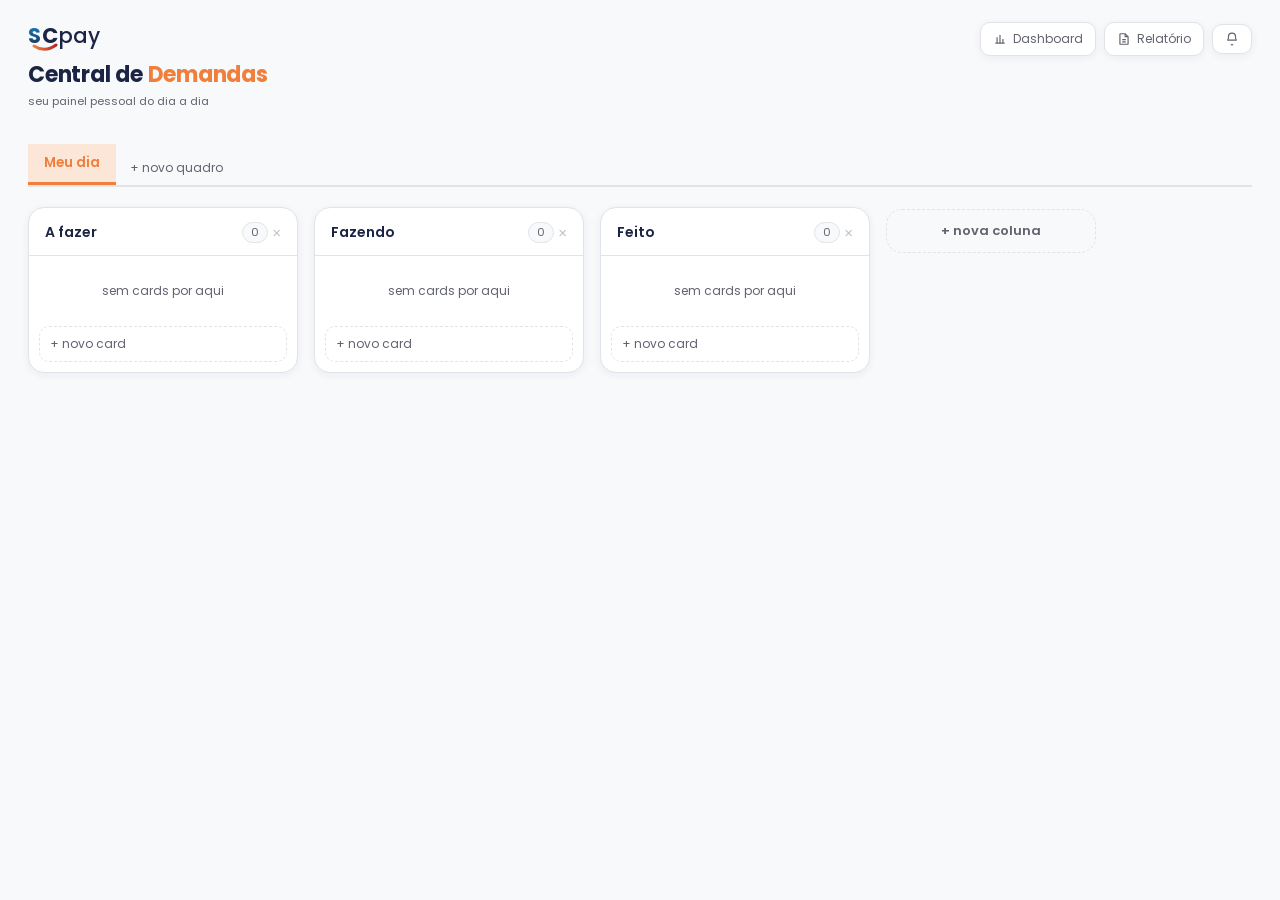
==== ferramentas/central-de-demandas/index.html @ fbd904bc "feat(central-de-demandas): adiciona ferramenta Kanban ao monorepo Migra a ferramenta 'Central de Dem" ====
<!DOCTYPE html>
<html lang="pt-BR">
<head>
<meta charset="UTF-8">
<title>Central de Demandas</title>
<link rel="preconnect" href="https://fonts.googleapis.com">
<link href="https://fonts.googleapis.com/css2?family=Poppins:wght@400;500;600;700&display=swap" rel="stylesheet">
<style>
  :root{
    --ink:#1C2445;
    --ink-soft:#61636E;
    --ink-soft-light:#8D91A2;
    --slate:#2B2D3B;
    --paper:#F7F9FB;
    --paper-raised:#FFFFFF;
    --line:#E2E3E8;
    --amber:#F07F3C;
    --amber-light:#F29258;
    --amber-bg:#FCE6D8;
    --teal:#22C5AD;
    --teal-bg:#CCF1F5;
    --red:#C0463F;
    --red-bg:#F8E3E1;
    --shadow: 0 2px 8px rgba(28,36,69,0.06);
  }
  *{box-sizing:border-box;}
  body{
    margin:0;
    background:var(--paper);
    color:var(--ink);
    font-family:'Poppins',sans-serif;
    min-height:100vh;
  }
  .app{display:flex; flex-direction:column; height:100vh;}

  header{
    padding:22px 28px 0 28px;
    flex-shrink:0;
  }
  .title-row{
    display:flex; align-items:flex-start; justify-content:space-between; gap:16px;
    margin-bottom:16px;
  }
  .wordmark{display:block; margin-bottom:6px;}
  h1{
    font-family:'Poppins',sans-serif;
    font-size:22px; font-weight:700; margin:0;
    letter-spacing:-0.01em;
    color:var(--ink);
  }
  h1 span{color:var(--amber);}
  .subtitle{
    font-family:'Poppins',sans-serif;
    font-size:11px; color:var(--ink-soft); margin-top:2px;
  }
  .save-status{
    font-family:'Poppins',sans-serif;
    font-size:10.5px; margin-top:4px; height:14px;
    display:flex; align-items:center; gap:5px;
    opacity:0;
    transition:opacity .35s ease;
  }
  .save-status.visible{opacity:1;}
  .save-status .dot{width:6px; height:6px; border-radius:50%; flex-shrink:0;}
  .save-status.ok{color:var(--teal);}
  .save-status.ok .dot{background:var(--teal);}
  .save-status.saving{color:var(--ink-soft);}
  .save-status.saving .dot{background:var(--ink-soft);}
  .save-status.error{color:var(--red);}
  .save-status.error .dot{background:var(--red);}

  .header-actions{display:flex; align-items:center; gap:8px; position:relative;}
  .icon-btn{
    display:flex; align-items:center; gap:6px;
    background:var(--paper-raised);
    border:1px solid var(--line);
    border-radius:10px;
    padding:7px 12px;
    font-family:'Poppins',sans-serif;
    font-size:12px;
    color:var(--ink-soft);
    cursor:pointer;
    box-shadow:var(--shadow);
  }
  .icon-btn:hover{color:var(--ink); border-color:var(--ink-soft);}
  .icon-btn.active-mode{background:var(--ink); color:#fff; border-color:var(--ink);}
  .icon-btn svg{width:14px; height:14px; flex-shrink:0;}
  .bell-wrap{position:relative;}
  .bell-badge{
    position:absolute; top:-5px; right:-5px;
    min-width:16px; height:16px; padding:0 3px;
    border-radius:20px; background:var(--red); color:#fff;
    font-family:'Poppins',sans-serif; font-size:9.5px;
    display:flex; align-items:center; justify-content:center;
  }
  .bell-badge.amber{background:var(--amber);}
  .notif-panel{
    position:absolute; top:calc(100% + 8px); right:0;
    width:320px; max-height:380px; overflow-y:auto;
    background:var(--paper-raised); border:1px solid var(--line);
    border-radius:10px; box-shadow:0 12px 30px rgba(27,42,74,0.18);
    z-index:60; display:none;
  }
  .notif-panel.open{display:block;}
  .notif-head{
    font-family:'Poppins',sans-serif; font-weight:600; font-size:12.5px;
    padding:12px 14px; border-bottom:1px solid var(--line);
  }
  .notif-item{
    padding:10px 14px; border-bottom:1px solid var(--line);
    cursor:pointer;
  }
  .notif-item:hover{background:var(--paper);}
  .notif-item:last-child{border-bottom:none;}
  .notif-title{font-size:13px; font-weight:500; margin-bottom:3px;}
  .notif-sub{font-family:'Poppins',sans-serif; font-size:10.5px; color:var(--ink-soft);}
  .notif-empty{padding:20px 14px; text-align:center; font-family:'Poppins',sans-serif; font-size:12px; color:var(--ink-soft);}

  .tabs{
    display:flex; align-items:flex-end; gap:2px;
    border-bottom:2px solid var(--line);
    overflow-x:auto;
    scrollbar-width:none;
  }
  .tabs::-webkit-scrollbar{display:none;}
  .tab{
    font-family:'Poppins',sans-serif;
    font-weight:600; font-size:13.5px;
    padding:9px 16px;
    background:transparent;
    color:var(--ink-soft);
    border:none;
    border-bottom:3px solid transparent;
    cursor:pointer;
    white-space:nowrap;
    position:relative;
    top:2px;
    transition:background .12s, color .12s;
  }
  .tab:hover{background:var(--amber-bg); color:var(--ink);}
  .tab.active{
    background:var(--amber-bg);
    color:var(--amber);
    border-bottom:3px solid var(--amber);
    top:0;
  }
  .tab .del-board{
    margin-left:8px; opacity:.4; font-weight:400;
  }
  .tab .del-board:hover{opacity:1; color:var(--red);}
  .new-board-btn{
    font-family:'Poppins',sans-serif;
    font-size:12px;
    padding:8px 12px;
    background:none;
    border:none;
    color:var(--ink-soft);
    cursor:pointer;
    flex-shrink:0;
  }
  .new-board-btn:hover{color:var(--amber);}

  main{
    flex:1;
    overflow:auto;
    padding:20px 28px 24px 28px;
  }
  .board{
    display:flex;
    gap:16px;
    height:100%;
    align-items:flex-start;
  }
  .column{
    background:var(--paper-raised);
    border:1px solid var(--line);
    border-radius:16px;
    width:270px;
    min-width:270px;
    max-height:100%;
    display:flex;
    flex-direction:column;
    box-shadow:var(--shadow);
  }
  .column.drag-over{outline:2px solid var(--amber); outline-offset:-2px;}
  .col-head{
    padding:12px 12px 10px 14px;
    display:flex; align-items:center; justify-content:space-between;
    border-bottom:1px solid var(--line);
    flex-shrink:0;
  }
  .col-name{
    font-family:'Poppins',sans-serif;
    font-weight:600; font-size:14px;
    background:none; border:none; color:var(--ink);
    width:100%; padding:2px;
    border-radius:4px;
  }
  .col-name:focus{outline:1px solid var(--ink-soft); background:var(--paper);}
  .col-count{
    font-family:'Poppins',sans-serif;
    font-size:11px; color:var(--ink-soft);
    background:var(--paper); border:1px solid var(--line);
    border-radius:20px; padding:1px 8px; margin-left:8px; flex-shrink:0;
  }
  .col-del{
    background:none; border:none; color:var(--ink-soft); opacity:.4;
    cursor:pointer; font-size:15px; padding:2px 4px; flex-shrink:0;
  }
  .col-del:hover{opacity:1; color:var(--red);}

  .card-list{
    padding:10px; overflow-y:auto; flex:1; min-height:60px;
    display:flex; flex-direction:column; gap:8px;
  }
  @keyframes cardIn{
    from{ opacity:0; transform:translateY(8px); }
    to{ opacity:1; transform:translateY(0); }
  }
  @media (prefers-reduced-motion: reduce){
    .card{ animation:none !important; }
  }
  .card{
    background:var(--paper);
    border:1px solid var(--line);
    border-left:3px solid var(--amber);
    border-radius:12px;
    padding:10px 11px;
    cursor:grab;
    transition: box-shadow .16s, transform .16s;
    animation: cardIn .32s cubic-bezier(.2,.7,.3,1) both;
  }
  .card:hover{box-shadow:var(--shadow); transform:translateY(-1px);}
  .card.dragging{
    opacity:.55;
    transform:rotate(-2deg) scale(1.04);
    box-shadow:0 10px 24px rgba(28,36,69,0.18);
    cursor:grabbing;
  }
  .card-title{font-size:13.5px; font-weight:500; line-height:1.35; margin-bottom:7px;}
  .card-meta{display:flex; align-items:center; gap:6px; flex-wrap:wrap;}
  .badge{
    font-family:'Poppins',sans-serif;
    font-size:10.5px;
    padding:2px 7px;
    border-radius:20px;
    display:inline-flex; align-items:center; gap:4px;
  }
  .badge.due-ok{background:var(--teal-bg); color:#0f7a68;}
  .badge.due-soon{background:var(--amber-bg); color:var(--amber);}
  .badge.due-late{background:var(--red-bg); color:var(--red);}
  .badge.checklist{background:var(--line); color:var(--ink-soft);}
  .badge.assignee{background:#E4E6F0; color:var(--ink);}
  .badge.blocker{background:var(--red-bg); color:var(--red); font-weight:500;}
  .badge.effort{background:var(--amber-bg); color:var(--amber); font-weight:500;}

  .add-card-btn{
    margin:0 10px 10px 10px;
    font-family:'Poppins',sans-serif;
    font-size:12px;
    text-align:left;
    padding:8px 10px;
    background:none;
    border:1.5px dashed var(--line);
    border-radius:10px;
    color:var(--ink-soft);
    cursor:pointer;
    flex-shrink:0;
  }
  .add-card-btn:hover{border-color:var(--ink-soft); color:var(--ink);}

  .add-column{
    width:210px; min-width:210px;
    height:44px;
    align-self:flex-start;
    margin-top:2px;
    font-family:'Poppins',sans-serif;
    font-weight:600; font-size:13px;
    background:none;
    border:1.5px dashed var(--line);
    border-radius:16px;
    color:var(--ink-soft);
    cursor:pointer;
  }
  .add-column:hover{border-color:var(--ink-soft); color:var(--ink);}

  /* Dashboard */
  .dash{max-width:920px;}
  .dash-title{
    font-family:'Poppins',sans-serif; font-weight:700; font-size:17px;
    margin:0 0 4px 0;
  }
  .dash-sub{
    font-family:'Poppins',sans-serif; font-size:11px; color:var(--ink-soft);
    margin-bottom:22px;
  }
  .stat-grid{
    display:grid; grid-template-columns:repeat(auto-fit,minmax(140px,1fr)); gap:12px; margin-bottom:26px;
  }
  .stat-card{
    background:var(--paper-raised); border:1px solid var(--line); border-radius:16px;
    padding:14px 16px; box-shadow:var(--shadow);
  }
  .stat-num{font-family:'Poppins',sans-serif; font-weight:700; font-size:24px;}
  .stat-num.red{color:var(--red);} .stat-num.amber{color:var(--amber);} .stat-num.teal{color:var(--teal);}
  .stat-label{font-family:'Poppins',sans-serif; font-size:10.5px; color:var(--ink-soft); margin-top:3px;}
  .dash-panel{
    background:var(--paper-raised); border:1px solid var(--line); border-radius:16px;
    padding:18px 20px; margin-bottom:16px; box-shadow:var(--shadow);
  }
  .dash-panel h3{
    font-family:'Poppins',sans-serif; font-size:13.5px; font-weight:600; margin:0 0 14px 0;
  }
  .bar-row{display:flex; align-items:center; gap:10px; margin-bottom:10px;}
  .bar-row:last-child{margin-bottom:0;}
  .bar-label{
    font-family:'Poppins',sans-serif; font-size:11px; color:var(--ink-soft);
    width:130px; flex-shrink:0; overflow:hidden; text-overflow:ellipsis; white-space:nowrap;
  }
  .bar-track{flex:1; height:9px; background:var(--paper); border-radius:20px; overflow:hidden;}
  .bar-fill{height:100%; background:var(--amber); border-radius:20px; width:0; transition:width .7s cubic-bezier(.2,.7,.2,1);}
  .bar-val{font-family:'Poppins',sans-serif; font-size:11px; width:26px; text-align:right; flex-shrink:0;}
  .progress-line{display:flex; align-items:center; gap:12px;}
  .progress-track{flex:1; height:14px; background:var(--paper); border-radius:20px; overflow:hidden;}
  .progress-fill{height:100%; background:repeating-linear-gradient(135deg, var(--amber) 0 10px, var(--amber-light) 10px 20px); border-radius:20px; width:0; transition:width .8s cubic-bezier(.2,.7,.2,1);}
  .progress-pct{font-family:'Poppins',sans-serif; font-weight:700; font-size:15px;}

  /* Modal */
  .overlay{
    position:fixed; inset:0; background:rgba(27,42,74,0.35);
    display:none; align-items:center; justify-content:center; z-index:50;
    padding:20px;
  }
  .overlay.open{display:flex;}
  .modal{
    background:var(--paper-raised);
    border-radius:16px;
    width:100%; max-width:440px;
    max-height:85vh; overflow-y:auto;
    padding:22px;
    box-shadow:0 12px 40px rgba(27,42,74,0.25);
  }
  .modal-title{
    font-family:'Poppins',sans-serif;
    font-weight:600; font-size:16px;
    border:none; width:100%; padding:6px 0;
    border-bottom:2px solid var(--line);
    margin-bottom:16px;
  }
  .modal-title:focus{outline:none; border-bottom-color:var(--ink);}
  .field-label{
    font-family:'Poppins',sans-serif;
    font-size:10.5px; text-transform:uppercase; letter-spacing:.04em;
    color:var(--ink-soft); margin-bottom:6px; display:block;
  }
  .field{margin-bottom:18px;}
  .field-row{display:flex; gap:16px;}
  .field-row .field{flex:1;}
  input[type=date], input[type=text].line-input, select.line-input{
    font-family:'Poppins',sans-serif; font-size:13px;
    padding:9px 11px; border:1px solid var(--line); border-radius:10px;
    color:var(--ink); background:var(--paper-raised); width:100%;
  }
  .clear-date{
    font-family:'Poppins',sans-serif; font-size:11px;
    background:none; border:none; color:var(--ink-soft); cursor:pointer;
    margin-left:8px; text-decoration:underline;
  }
  .checklist-item{
    display:flex; align-items:center; gap:8px; margin-bottom:6px;
  }
  .checklist-item input[type=checkbox]{width:15px; height:15px; accent-color:var(--teal); flex-shrink:0;}
  .checklist-item input[type=text]{
    flex:1; border:none; border-bottom:1px solid transparent;
    font-size:13.5px; padding:3px 2px; background:none; color:var(--ink);
  }
  .checklist-item input[type=text]:focus{outline:none; border-bottom-color:var(--line);}
  .checklist-item.done input[type=text]{color:var(--ink-soft); text-decoration:line-through;}
  .checklist-item .rm{
    background:none; border:none; color:var(--ink-soft); opacity:.4; cursor:pointer; font-size:14px;
  }
  .checklist-item .rm:hover{opacity:1; color:var(--red);}
  .add-task-row{
    display:flex; gap:8px; margin-top:8px;
  }
  .add-task-row input{
    flex:1; border:1px solid var(--line); border-radius:10px;
    padding:8px 10px; font-size:13px; font-family:'Poppins',sans-serif;
  }
  .add-task-row button{
    background:var(--amber); color:#fff; border:none; border-radius:10px;
    padding:0 16px; font-size:13px; cursor:pointer; font-family:'Poppins',sans-serif; font-weight:500;
  }
  .modal-footer{
    display:flex; justify-content:space-between; align-items:center;
    margin-top:20px; padding-top:14px; border-top:1px solid var(--line);
  }
  .delete-card{
    background:none; border:1px solid var(--red); color:var(--red);
    font-size:12px; padding:8px 14px; border-radius:10px; cursor:pointer;
    font-family:'Poppins',sans-serif;
  }
  .delete-card:hover{background:var(--red-bg);}
  .close-modal{
    background:var(--teal); color:#fff; border:none;
    font-size:13px; padding:9px 18px; border-radius:10px; cursor:pointer;
    font-family:'Poppins',sans-serif; font-weight:600;
  }
  .empty-state{
    font-family:'Poppins',sans-serif; font-size:12px; color:var(--ink-soft);
    padding:16px 12px; text-align:center;
  }
</style>
</head>
<body>
<div class="app">
  <header>
    <div class="title-row">
      <div>
        <svg class="wordmark" width="112" height="30" viewBox="0 0 112 30" xmlns="http://www.w3.org/2000/svg" aria-label="SCpay">
          <defs>
            <linearGradient id="sGrad" x1="0" y1="0" x2="0" y2="1">
              <stop offset="0%" stop-color="#178FCF"/>
              <stop offset="100%" stop-color="#1C2445"/>
            </linearGradient>
            <linearGradient id="swooshGrad" x1="0" y1="0" x2="1" y2="0">
              <stop offset="0%" stop-color="#F07F3C"/>
              <stop offset="100%" stop-color="#B82724"/>
            </linearGradient>
          </defs>
          <path d="M6,24 Q17,31 28,23" fill="none" stroke="url(#swooshGrad)" stroke-width="3" stroke-linecap="round"/>
          <text x="0" y="21" font-family="Poppins, sans-serif" font-size="21" font-weight="700" fill="url(#sGrad)">S</text>
          <text x="14" y="21" font-family="Poppins, sans-serif" font-size="21" font-weight="700" fill="#1C2445">C</text>
          <text x="30" y="21" font-family="Poppins, sans-serif" font-size="21" font-weight="500" fill="#1C2445">pay</text>
        </svg>
        <h1>Central de <span>Demandas</span></h1>
        <div class="subtitle">seu painel pessoal do dia a dia</div>
        <div class="save-status" id="saveStatus"></div>
      </div>
      <div class="header-actions">
        <button class="icon-btn" id="dashToggle">
          <svg viewBox="0 0 24 24" fill="none" stroke="currentColor" stroke-width="2"><path d="M4 19h16M7 19V9M12 19V5M17 19v-7"/></svg>
          Dashboard
        </button>
        <button class="icon-btn" id="reportBtn">
          <svg viewBox="0 0 24 24" fill="none" stroke="currentColor" stroke-width="2"><path d="M14 3H6a1 1 0 0 0-1 1v16a1 1 0 0 0 1 1h12a1 1 0 0 0 1-1V8l-5-5Z"/><path d="M14 3v5h5M9 13h6M9 17h6"/></svg>
          Relatório
        </button>
        <div class="bell-wrap">
          <button class="icon-btn" id="bellBtn">
            <svg viewBox="0 0 24 24" fill="none" stroke="currentColor" stroke-width="2"><path d="M6 8a6 6 0 0 1 12 0c0 5 2 6 2 6H4s2-1 2-6Z"/><path d="M10.3 21a1.94 1.94 0 0 0 3.4 0"/></svg>
            <span class="bell-badge" id="bellBadge" style="display:none;"></span>
          </button>
          <div class="notif-panel" id="notifPanel"></div>
        </div>
      </div>
    </div>
    <div class="tabs" id="tabs"></div>
  </header>
  <main id="main">
    <div class="board" id="board"></div>
  </main>
</div>

<div class="overlay" id="overlay">
  <div class="modal" id="modal"></div>
</div>

<script>
const STORAGE_KEY = 'kanban-state';
let state = null;
let activeCardRef = null; // {boardId, colId, cardId}
let viewMode = 'board'; // 'board' | 'dashboard'

function uid(){ return Math.random().toString(36).slice(2,10); }

const EFFORT_OPTIONS = [
  {value:'', label:'—'},
  {value:'pp', label:'PP · rápido'},
  {value:'p', label:'P · pequeno'},
  {value:'m', label:'M · médio'},
  {value:'g', label:'G · grande'},
  {value:'gg', label:'GG · muito grande'}
];
const EFFORT_LABELS = {pp:'PP', p:'P', m:'M', g:'G', gg:'GG'};

function defaultState(){
  const boardId = uid();
  const mk = n => ({id:uid(), name:n, cards:[]});
  return {
    activeBoardId: boardId,
    members: [],
    boards: [
      { id: boardId, name: 'Meu dia', columns: [mk('A fazer'), mk('Fazendo'), mk('Feito')] }
    ]
  };
}

function loadState(){
  try{
    const raw = localStorage.getItem(STORAGE_KEY);
    state = raw ? JSON.parse(raw) : defaultState();
  }catch(e){
    console.error('Não foi possível ler os dados salvos neste navegador', e);
    state = defaultState();
  }
  if(!state.members) state.members = [];
  state.boards.forEach(b=> b.columns.forEach(c=> c.cards.forEach(card=>{
    if(card.assignee === undefined) card.assignee = '';
    if(card.blocker === undefined) card.blocker = '';
    if(card.effort === undefined) card.effort = '';
  })));
  render();
}

let saveTimer = null;
let saveStatusHideTimer = null;
let memoryOnlyFallback = false; // true se este navegador não permitir localStorage (ex: modo privado restrito)

function setSaveStatus(kind, text){
  const el = document.getElementById('saveStatus');
  if(!el) return;
  clearTimeout(saveStatusHideTimer);
  el.className = 'save-status ' + kind;
  el.innerHTML = `<span class="dot"></span>${text}`;
  requestAnimationFrame(()=> el.classList.add('visible'));
  if(kind === 'ok'){
    saveStatusHideTimer = setTimeout(()=> el.classList.remove('visible'), 2200);
  }
}

function saveState(){
  clearTimeout(saveTimer);
  saveTimer = setTimeout(()=>{
    const payload = JSON.stringify(state);
    try{
      localStorage.setItem(STORAGE_KEY, payload);
      memoryOnlyFallback = false;
      setSaveStatus('ok', 'Salvo neste navegador');
    }catch(e){
      console.error('Falha ao salvar no localStorage', e);
      memoryOnlyFallback = true;
      const reason = (e && e.name === 'QuotaExceededError')
        ? 'o armazenamento deste navegador está cheio'
        : 'este navegador está bloqueando o armazenamento local (ex: modo privado)';
      setSaveStatus('error', `Não foi possível salvar — ${reason}. Seus dados continuam na tela, mas serão perdidos ao fechar a aba.`);
    }
  }, 150);
}

window.addEventListener('beforeunload', (e)=>{
  if(memoryOnlyFallback){
    e.preventDefault();
    e.returnValue = '';
  }
});

function activeBoard(){
  return state.boards.find(b=>b.id===state.activeBoardId) || state.boards[0];
}

function isDoneColumn(col){
  const n = col.name.toLowerCase();
  return n.includes('feito') || n.includes('conclu') || n.includes('done') || n.includes('pronto');
}

function dueInfo(dateStr){
  if(!dateStr) return null;
  const today = new Date(); today.setHours(0,0,0,0);
  const d = new Date(dateStr+'T00:00:00');
  const diffDays = Math.round((d-today)/86400000);
  const fmt = d.toLocaleDateString('pt-BR',{day:'2-digit', month:'2-digit'});
  if(diffDays < 0) return {cls:'due-late', label:`atrasado · ${fmt}`, diffDays};
  if(diffDays <= 2) return {cls:'due-soon', label:`prazo ${fmt}`, diffDays};
  return {cls:'due-ok', label:`prazo ${fmt}`, diffDays};
}

function render(){
  renderTabs();
  renderHeaderActions();
  renderNotifPanel();
  if(viewMode==='dashboard') renderDashboard();
  else renderBoard();
}

function renderTabs(){
  const tabs = document.getElementById('tabs');
  tabs.innerHTML = '';
  state.boards.forEach(b=>{
    const el = document.createElement('div');
    el.className = 'tab' + (b.id===state.activeBoardId ? ' active':'');
    el.innerHTML = escapeHtml(b.name) + (state.boards.length>1 ? ' <span class="del-board" title="Excluir quadro">×</span>' : '');
    el.onclick = (e)=>{
      if(e.target.classList.contains('del-board')){
        e.stopPropagation();
        if(confirm(`Excluir o quadro "${b.name}"?`)){
          state.boards = state.boards.filter(x=>x.id!==b.id);
          if(state.activeBoardId===b.id) state.activeBoardId = state.boards[0].id;
          saveState(); render();
        }
        return;
      }
      state.activeBoardId = b.id;
      saveState(); render();
    };
    tabs.appendChild(el);
  });
  const addBtn = document.createElement('button');
  addBtn.className = 'new-board-btn';
  addBtn.textContent = '+ novo quadro';
  addBtn.onclick = ()=>{
    const name = prompt('Nome do novo quadro:');
    if(!name) return;
    const mk = n => ({id:uid(), name:n, cards:[]});
    const nb = {id:uid(), name, columns:[mk('A fazer'), mk('Fazendo'), mk('Feito')]};
    state.boards.push(nb);
    state.activeBoardId = nb.id;
    saveState(); render();
  };
  tabs.appendChild(addBtn);
}

function renderHeaderActions(){
  document.getElementById('dashToggle').classList.toggle('active-mode', viewMode==='dashboard');
}

// ---- Notifications ----
function getNotifications(){
  const items = [];
  state.boards.forEach(b=>{
    b.columns.forEach(col=>{
      if(isDoneColumn(col)) return;
      col.cards.forEach(card=>{
        const info = dueInfo(card.dueDate);
        if(info && info.diffDays<=2){
          items.push({board:b, col, card, info});
        }
      });
    });
  });
  items.sort((a,b)=> a.info.diffDays - b.info.diffDays);
  return items;
}

function renderNotifPanel(){
  const items = getNotifications();
  const badge = document.getElementById('bellBadge');
  if(items.length===0){
    badge.style.display = 'none';
  }else{
    badge.style.display = 'flex';
    badge.textContent = items.length;
    const hasLate = items.some(i=>i.info.diffDays<0);
    badge.classList.toggle('amber', !hasLate);
  }
  const panel = document.getElementById('notifPanel');
  panel.innerHTML = '';
  const head = document.createElement('div');
  head.className = 'notif-head';
  head.textContent = 'Vencimentos próximos e atrasados';
  panel.appendChild(head);
  if(items.length===0){
    const e = document.createElement('div');
    e.className = 'notif-empty';
    e.textContent = 'Nada vencendo nos próximos dias 🙂';
    panel.appendChild(e);
    return;
  }
  items.forEach(it=>{
    const el = document.createElement('div');
    el.className = 'notif-item';
    const title = document.createElement('div');
    title.className = 'notif-title';
    title.textContent = it.card.title || '(sem título)';
    const sub = document.createElement('div');
    sub.className = 'notif-sub';
    sub.textContent = `${it.board.name} · ${it.col.name} · ${it.info.label}`;
    el.appendChild(title); el.appendChild(sub);
    el.onclick = ()=>{
      document.getElementById('notifPanel').classList.remove('open');
      viewMode = 'board';
      state.activeBoardId = it.board.id;
      saveState(); render();
      openCardModal(it.board.id, it.col.id, it.card.id);
    };
    panel.appendChild(el);
  });
}

document.getElementById('bellBtn').addEventListener('click', (e)=>{
  e.stopPropagation();
  document.getElementById('notifPanel').classList.toggle('open');
});
document.addEventListener('click', (e)=>{
  const panel = document.getElementById('notifPanel');
  if(panel.classList.contains('open') && !panel.contains(e.target) && e.target.id!=='bellBtn'){
    panel.classList.remove('open');
  }
});

document.getElementById('dashToggle').addEventListener('click', ()=>{
  viewMode = viewMode==='dashboard' ? 'board' : 'dashboard';
  render();
});

document.getElementById('reportBtn').addEventListener('click', generateReport);

// ---- Board view ----
function renderBoard(){
  const main = document.getElementById('main');
  main.innerHTML = '<div class="board" id="board"></div>';
  const board = document.getElementById('board');
  const b = activeBoard();
  b.columns.forEach(col=>{
    board.appendChild(renderColumn(b, col));
  });
  const addCol = document.createElement('button');
  addCol.className = 'add-column';
  addCol.textContent = '+ nova coluna';
  addCol.onclick = ()=>{
    const name = prompt('Nome da coluna:');
    if(!name) return;
    b.columns.push({id:uid(), name, cards:[]});
    saveState(); render();
  };
  board.appendChild(addCol);
}

function renderColumn(board, col){
  const wrap = document.createElement('div');
  wrap.className = 'column';
  wrap.ondragover = (e)=>{ e.preventDefault(); wrap.classList.add('drag-over'); };
  wrap.ondragleave = ()=> wrap.classList.remove('drag-over');
  wrap.ondrop = (e)=>{
    e.preventDefault();
    wrap.classList.remove('drag-over');
    const cardId = e.dataTransfer.getData('text/plain');
    moveCard(board, cardId, col.id);
  };

  const head = document.createElement('div');
  head.className = 'col-head';
  const nameInput = document.createElement('input');
  nameInput.className = 'col-name';
  nameInput.value = col.name;
  nameInput.onchange = ()=>{ col.name = nameInput.value || col.name; saveState(); render(); };
  const count = document.createElement('span');
  count.className = 'col-count';
  count.textContent = col.cards.length;
  const del = document.createElement('button');
  del.className = 'col-del';
  del.textContent = '×';
  del.title = 'Excluir coluna';
  del.onclick = ()=>{
    if(board.columns.length<=1){ alert('O quadro precisa ter ao menos uma coluna.'); return; }
    if(confirm(`Excluir a coluna "${col.name}" e seus cards?`)){
      board.columns = board.columns.filter(c=>c.id!==col.id);
      saveState(); render();
    }
  };
  head.appendChild(nameInput);
  head.appendChild(count);
  head.appendChild(del);
  wrap.appendChild(head);

  const list = document.createElement('div');
  list.className = 'card-list';
  if(col.cards.length===0){
    const empty = document.createElement('div');
    empty.className = 'empty-state';
    empty.textContent = 'sem cards por aqui';
    list.appendChild(empty);
  }
  col.cards.forEach((card, idx)=>{
    const cardEl = renderCard(board, col, card);
    cardEl.style.animationDelay = `${Math.min(idx,10)*35}ms`;
    list.appendChild(cardEl);
  });
  wrap.appendChild(list);

  const addCardBtn = document.createElement('button');
  addCardBtn.className = 'add-card-btn';
  addCardBtn.textContent = '+ novo card';
  addCardBtn.onclick = ()=>{
    const card = {id:uid(), title:'Novo card', dueDate:'', assignee:'', blocker:'', effort:'', checklist:[]};
    col.cards.push(card);
    saveState(); render();
    openCardModal(board.id, col.id, card.id);
  };
  wrap.appendChild(addCardBtn);

  return wrap;
}

function renderCard(board, col, card){
  const el = document.createElement('div');
  el.className = 'card';
  el.draggable = true;
  el.ondragstart = (e)=>{
    e.dataTransfer.setData('text/plain', card.id);
    setTimeout(()=> el.classList.add('dragging'), 0);
  };
  el.ondragend = ()=> el.classList.remove('dragging');
  el.onclick = ()=> openCardModal(board.id, col.id, card.id);

  const title = document.createElement('div');
  title.className = 'card-title';
  title.textContent = card.title || '(sem título)';
  el.appendChild(title);

  const meta = document.createElement('div');
  meta.className = 'card-meta';
  const info = dueInfo(card.dueDate);
  if(info){
    const b = document.createElement('span');
    b.className = 'badge ' + info.cls;
    b.textContent = info.label;
    meta.appendChild(b);
  }
  if(card.assignee){
    const b = document.createElement('span');
    b.className = 'badge assignee';
    b.textContent = '@ ' + card.assignee;
    meta.appendChild(b);
  }
  if(card.effort){
    const b = document.createElement('span');
    b.className = 'badge effort';
    b.textContent = EFFORT_LABELS[card.effort] || card.effort;
    meta.appendChild(b);
  }
  if(card.blocker){
    const b = document.createElement('span');
    b.className = 'badge blocker';
    b.title = card.blocker;
    b.textContent = '⛔ bloqueado';
    meta.appendChild(b);
  }
  if(card.checklist.length>0){
    const done = card.checklist.filter(t=>t.done).length;
    const b = document.createElement('span');
    b.className = 'badge checklist';
    b.textContent = `✓ ${done}/${card.checklist.length}`;
    meta.appendChild(b);
  }
  el.appendChild(meta);
  return el;
}

function moveCard(board, cardId, targetColId){
  let card = null, fromCol = null;
  for(const c of board.columns){
    const idx = c.cards.findIndex(x=>x.id===cardId);
    if(idx>-1){ card = c.cards[idx]; fromCol = c; c.cards.splice(idx,1); break; }
  }
  if(!card) return;
  const toCol = board.columns.find(c=>c.id===targetColId);
  toCol.cards.push(card);
  saveState(); render();
}

function escapeHtml(s){
  const d = document.createElement('div');
  d.textContent = s;
  return d.innerHTML;
}

// ---- Modal ----
function findCard(boardId, colId, cardId){
  const b = state.boards.find(x=>x.id===boardId);
  const c = b.columns.find(x=>x.id===colId);
  const card = c.cards.find(x=>x.id===cardId);
  return {board:b, col:c, card};
}

function openCardModal(boardId, colId, cardId){
  activeCardRef = {boardId, colId, cardId};
  document.getElementById('overlay').classList.add('open');
  renderModal();
}

function closeModal(){
  document.getElementById('overlay').classList.remove('open');
  activeCardRef = null;
  render();
}

function renderModal(){
  const {board, col, card} = findCard(activeCardRef.boardId, activeCardRef.colId, activeCardRef.cardId);
  const modal = document.getElementById('modal');
  modal.innerHTML = '';

  const titleInput = document.createElement('input');
  titleInput.className = 'modal-title';
  titleInput.value = card.title;
  titleInput.onchange = ()=>{ card.title = titleInput.value || 'Novo card'; saveState(); };
  modal.appendChild(titleInput);

  const fieldRow = document.createElement('div');
  fieldRow.className = 'field-row';

  // Due date field
  const dueField = document.createElement('div');
  dueField.className = 'field';
  const dueLabel = document.createElement('span');
  dueLabel.className = 'field-label';
  dueLabel.textContent = 'Prazo';
  dueField.appendChild(dueLabel);
  const dueInput = document.createElement('input');
  dueInput.type = 'date';
  dueInput.value = card.dueDate || '';
  dueInput.onchange = ()=>{ card.dueDate = dueInput.value; saveState(); };
  dueField.appendChild(dueInput);
  if(card.dueDate){
    const clear = document.createElement('button');
    clear.className = 'clear-date';
    clear.textContent = 'limpar';
    clear.onclick = ()=>{ card.dueDate=''; saveState(); renderModal(); };
    dueField.appendChild(clear);
  }
  fieldRow.appendChild(dueField);

  // Assignee field
  const asField = document.createElement('div');
  asField.className = 'field';
  const asLabel = document.createElement('span');
  asLabel.className = 'field-label';
  asLabel.textContent = 'Responsável';
  asField.appendChild(asLabel);
  const asInput = document.createElement('input');
  asInput.type = 'text';
  asInput.className = 'line-input';
  asInput.placeholder = 'Nome...';
  asInput.value = card.assignee || '';
  asInput.setAttribute('list','members-list');
  asInput.onchange = ()=>{
    card.assignee = asInput.value.trim();
    if(card.assignee && !state.members.includes(card.assignee)) state.members.push(card.assignee);
    saveState();
  };
  asField.appendChild(asInput);
  const datalist = document.createElement('datalist');
  datalist.id = 'members-list';
  state.members.forEach(m=>{
    const opt = document.createElement('option');
    opt.value = m;
    datalist.appendChild(opt);
  });
  asField.appendChild(datalist);
  fieldRow.appendChild(asField);

  modal.appendChild(fieldRow);

  const fieldRow2 = document.createElement('div');
  fieldRow2.className = 'field-row';

  // Effort field
  const efField = document.createElement('div');
  efField.className = 'field';
  const efLabel = document.createElement('span');
  efLabel.className = 'field-label';
  efLabel.textContent = 'Esforço (opcional)';
  efField.appendChild(efLabel);
  const efSelect = document.createElement('select');
  efSelect.className = 'line-input';
  EFFORT_OPTIONS.forEach(opt=>{
    const o = document.createElement('option');
    o.value = opt.value; o.textContent = opt.label;
    if(card.effort === opt.value) o.selected = true;
    efSelect.appendChild(o);
  });
  efSelect.onchange = ()=>{ card.effort = efSelect.value; saveState(); };
  efField.appendChild(efSelect);
  fieldRow2.appendChild(efField);

  // Blocker field
  const blField = document.createElement('div');
  blField.className = 'field';
  const blLabel = document.createElement('span');
  blLabel.className = 'field-label';
  blLabel.textContent = 'Bloqueador (opcional)';
  blField.appendChild(blLabel);
  const blInput = document.createElement('input');
  blInput.type = 'text';
  blInput.className = 'line-input';
  blInput.placeholder = 'O que está travando essa tarefa?';
  blInput.value = card.blocker || '';
  blInput.onchange = ()=>{ card.blocker = blInput.value.trim(); saveState(); render(); };
  blField.appendChild(blInput);
  fieldRow2.appendChild(blField);

  modal.appendChild(fieldRow2);

  // Checklist field
  const clField = document.createElement('div');
  clField.className = 'field';
  const clLabel = document.createElement('span');
  clLabel.className = 'field-label';
  clLabel.textContent = 'Tarefas';
  clField.appendChild(clLabel);

  card.checklist.forEach(task=>{
    const row = document.createElement('div');
    row.className = 'checklist-item' + (task.done ? ' done':'');
    const cb = document.createElement('input');
    cb.type = 'checkbox';
    cb.checked = task.done;
    cb.onchange = ()=>{ task.done = cb.checked; saveState(); renderModal(); };
    const txt = document.createElement('input');
    txt.type = 'text';
    txt.value = task.text;
    txt.onchange = ()=>{ task.text = txt.value; saveState(); };
    const rm = document.createElement('button');
    rm.className = 'rm';
    rm.textContent = '×';
    rm.onclick = ()=>{
      card.checklist = card.checklist.filter(t=>t.id!==task.id);
      saveState(); renderModal();
    };
    row.appendChild(cb); row.appendChild(txt); row.appendChild(rm);
    clField.appendChild(row);
  });

  const addRow = document.createElement('div');
  addRow.className = 'add-task-row';
  const newTask = document.createElement('input');
  newTask.type = 'text';
  newTask.placeholder = 'Nova tarefa ou pendência...';
  const addTaskFn = ()=>{
    const v = newTask.value.trim();
    if(!v) return;
    card.checklist.push({id:uid(), text:v, done:false});
    newTask.value='';
    saveState(); renderModal();
  };
  newTask.onkeydown = (e)=>{ if(e.key==='Enter') addTaskFn(); };
  const addBtn = document.createElement('button');
  addBtn.textContent = 'Add';
  addBtn.onclick = addTaskFn;
  addRow.appendChild(newTask); addRow.appendChild(addBtn);
  clField.appendChild(addRow);
  modal.appendChild(clField);

  // Footer
  const footer = document.createElement('div');
  footer.className = 'modal-footer';
  const delBtn = document.createElement('button');
  delBtn.className = 'delete-card';
  delBtn.textContent = 'Excluir card';
  delBtn.onclick = ()=>{
    if(confirm('Excluir este card?')){
      col.cards = col.cards.filter(c=>c.id!==card.id);
      saveState(); closeModal();
    }
  };
  const closeBtn = document.createElement('button');
  closeBtn.className = 'close-modal';
  closeBtn.textContent = 'Concluído';
  closeBtn.onclick = closeModal;
  footer.appendChild(delBtn);
  footer.appendChild(closeBtn);
  modal.appendChild(footer);

  setTimeout(()=> titleInput.focus(), 30);
}

document.getElementById('overlay').addEventListener('click', (e)=>{
  if(e.target.id==='overlay') closeModal();
});
document.addEventListener('keydown', (e)=>{
  if(e.key==='Escape' && activeCardRef) closeModal();
});

// ---- Dashboard ----
function renderDashboard(){
  const main = document.getElementById('main');
  const b = activeBoard();
  const allCards = [];
  b.columns.forEach(col=> col.cards.forEach(card=> allCards.push({col, card})));

  const total = allCards.length;
  const overdue = allCards.filter(x=>{ const i=dueInfo(x.card.dueDate); return i && i.diffDays<0 && !isDoneColumn(x.col); }).length;
  const dueSoon = allCards.filter(x=>{ const i=dueInfo(x.card.dueDate); return i && i.diffDays>=0 && i.diffDays<=2 && !isDoneColumn(x.col); }).length;
  const doneCards = allCards.filter(x=> isDoneColumn(x.col)).length;
  const blockedCards = allCards.filter(x=> x.card.blocker && !isDoneColumn(x.col)).length;

  let totalTasks=0, doneTasks=0;
  allCards.forEach(x=>{ totalTasks += x.card.checklist.length; doneTasks += x.card.checklist.filter(t=>t.done).length; });
  const pct = totalTasks>0 ? Math.round(doneTasks/totalTasks*100) : 0;

  const byCol = b.columns.map(c=>({name:c.name, count:c.cards.length}));
  const maxCol = Math.max(1, ...byCol.map(c=>c.count));

  const byAssignee = {};
  allCards.forEach(x=>{
    const a = x.card.assignee || 'Sem responsável';
    byAssignee[a] = (byAssignee[a]||0)+1;
  });
  const assigneeList = Object.entries(byAssignee).sort((a,b)=>b[1]-a[1]);
  const maxAssignee = Math.max(1, ...assigneeList.map(a=>a[1]));

  main.innerHTML = '';
  const dash = document.createElement('div');
  dash.className = 'dash';
  dash.innerHTML = `
    <div class="dash-title">Dashboard — ${escapeHtml(b.name)}</div>
    <div class="dash-sub">atualizado agora · ${new Date().toLocaleDateString('pt-BR')}</div>
  `;

  const stats = document.createElement('div');
  stats.className = 'stat-grid';
  stats.innerHTML = `
    <div class="stat-card"><div class="stat-num">${total}</div><div class="stat-label">cards no total</div></div>
    <div class="stat-card"><div class="stat-num red">${overdue}</div><div class="stat-label">atrasados</div></div>
    <div class="stat-card"><div class="stat-num amber">${dueSoon}</div><div class="stat-label">vencendo em 2 dias</div></div>
    <div class="stat-card"><div class="stat-num teal">${doneCards}</div><div class="stat-label">concluídos</div></div>
    <div class="stat-card"><div class="stat-num red">${blockedCards}</div><div class="stat-label">bloqueados</div></div>
  `;
  dash.appendChild(stats);

  const progressPanel = document.createElement('div');
  progressPanel.className = 'dash-panel';
  progressPanel.innerHTML = `<h3>Progresso das tarefas (checklist)</h3>
    <div class="progress-line">
      <div class="progress-track"><div class="progress-fill" data-target="${pct}"></div></div>
      <div class="progress-pct">${pct}%</div>
    </div>
    <div class="dash-sub" style="margin:8px 0 0 0;">${doneTasks} de ${totalTasks} itens concluídos</div>`;
  dash.appendChild(progressPanel);

  const colPanel = document.createElement('div');
  colPanel.className = 'dash-panel';
  const colTitle = document.createElement('h3');
  colTitle.textContent = 'Cards por coluna';
  colPanel.appendChild(colTitle);
  byCol.forEach(c=>{
    const row = document.createElement('div');
    row.className = 'bar-row';
    row.innerHTML = `<div class="bar-label">${escapeHtml(c.name)}</div>
      <div class="bar-track"><div class="bar-fill" data-target="${(c.count/maxCol*100)}"></div></div>
      <div class="bar-val">${c.count}</div>`;
    colPanel.appendChild(row);
  });
  dash.appendChild(colPanel);

  const asPanel = document.createElement('div');
  asPanel.className = 'dash-panel';
  const asTitle = document.createElement('h3');
  asTitle.textContent = 'Cards por responsável';
  asPanel.appendChild(asTitle);
  if(assigneeList.length===0){
    const e = document.createElement('div');
    e.className = 'dash-sub';
    e.textContent = 'Nenhum card com responsável atribuído ainda.';
    asPanel.appendChild(e);
  }
  assigneeList.forEach(([name,count])=>{
    const row = document.createElement('div');
    row.className = 'bar-row';
    row.innerHTML = `<div class="bar-label">${escapeHtml(name)}</div>
      <div class="bar-track"><div class="bar-fill" data-target="${(count/maxAssignee*100)}"></div></div>
      <div class="bar-val">${count}</div>`;
    asPanel.appendChild(row);
  });
  dash.appendChild(asPanel);

  main.appendChild(dash);

  requestAnimationFrame(()=>{
    requestAnimationFrame(()=>{
      dash.querySelectorAll('.progress-fill, .bar-fill').forEach(el=>{
        el.style.width = el.dataset.target + '%';
      });
    });
  });
}

// ---- Report generation ----
function generateReport(){
  const b = activeBoard();
  const today = new Date().toLocaleDateString('pt-BR');
  let totalTasks=0, doneTasks=0, totalCards=0;
  let body = '';
  b.columns.forEach(col=>{
    totalCards += col.cards.length;
    body += `<h2>${escapeHtml(col.name)} <span class="muted">(${col.cards.length})</span></h2>`;
    if(col.cards.length===0){
      body += `<p class="muted">Sem cards nesta coluna.</p>`;
    }else{
      body += '<table><thead><tr><th>Card</th><th>Responsável</th><th>Prazo</th><th>Esforço</th><th>Bloqueador</th><th>Checklist</th></tr></thead><tbody>';
      col.cards.forEach(card=>{
        totalTasks += card.checklist.length;
        doneTasks += card.checklist.filter(t=>t.done).length;
        const info = dueInfo(card.dueDate);
        const dueLabel = info ? (info.diffDays<0 ? `atrasado (${new Date(card.dueDate+'T00:00:00').toLocaleDateString('pt-BR')})` : new Date(card.dueDate+'T00:00:00').toLocaleDateString('pt-BR')) : '—';
        const clLabel = card.checklist.length ? `${card.checklist.filter(t=>t.done).length}/${card.checklist.length}` : '—';
        const effortLabel = card.effort ? (EFFORT_LABELS[card.effort]||card.effort) : '—';
        const blockerLabel = card.blocker ? escapeHtml(card.blocker) : '—';
        body += `<tr><td>${escapeHtml(card.title)}</td><td>${escapeHtml(card.assignee||'—')}</td><td>${dueLabel}</td><td>${effortLabel}</td><td>${blockerLabel}</td><td>${clLabel}</td></tr>`;
      });
      body += '</tbody></table>';
    }
  });

  const pct = totalTasks>0 ? Math.round(doneTasks/totalTasks*100) : 0;
  const html = `<!DOCTYPE html><html lang="pt-BR"><head><meta charset="UTF-8">
  <title>Relatório — ${escapeHtml(b.name)}</title>
  <link href="https://fonts.googleapis.com/css2?family=Poppins:wght@400;500;600;700&display=swap" rel="stylesheet">
  <style>
    body{font-family:'Poppins',Arial,sans-serif; color:#1C2445; background:#F7F9FB; padding:32px; max-width:800px; margin:0 auto;}
    .brand{font-size:15px; font-weight:700; margin-bottom:18px;}
    .brand .s{color:#178FCF;} .brand .pay{font-weight:500;}
    h1{font-size:20px; font-weight:700; margin-bottom:2px;}
    .muted{color:#61636E; font-size:13px; font-weight:400;}
    h2{font-size:14px; font-weight:600; margin-top:26px; color:#1C2445; border-bottom:2px solid #F07F3C; padding-bottom:6px; display:inline-block;}
    table{width:100%; border-collapse:collapse; margin-top:10px; font-size:13px;}
    th,td{text-align:left; padding:8px 10px; border-bottom:1px solid #E2E3E8;}
    th{background:#2B2D3B; color:#fff; font-size:10.5px; text-transform:uppercase; letter-spacing:.04em; font-weight:600;}
    th:first-child{border-radius:8px 0 0 8px;} th:last-child{border-radius:0 8px 8px 0;}
    .summary{background:#fff; border:1px solid #E2E3E8; border-radius:16px; padding:14px 18px; margin-top:14px; box-shadow:0 2px 8px rgba(28,36,69,0.06);}
    .summary strong{color:#F07F3C;}
  </style></head><body>
  <div class="brand"><span class="s">S</span>C<span class="pay">pay</span></div>
  <h1>Relatório de acompanhamento</h1>
  <div class="muted">Quadro: ${escapeHtml(b.name)} · gerado em ${today}</div>
  <div class="summary">
    <strong>${totalCards}</strong> cards no total &nbsp;·&nbsp;
    <strong>${doneTasks}/${totalTasks}</strong> tarefas concluídas (${pct}%)
  </div>
  ${body}
  </body></html>`;

  const blob = new Blob([html], {type:'text/html'});
  const url = URL.createObjectURL(blob);
  const a = document.createElement('a');
  a.href = url;
  a.download = `relatorio-${b.name.toLowerCase().replace(/[^a-z0-9]+/g,'-')}-${new Date().toISOString().slice(0,10)}.html`;
  document.body.appendChild(a);
  a.click();
  document.body.removeChild(a);
  URL.revokeObjectURL(url);
}

loadState();
</script>
</body>
</html>
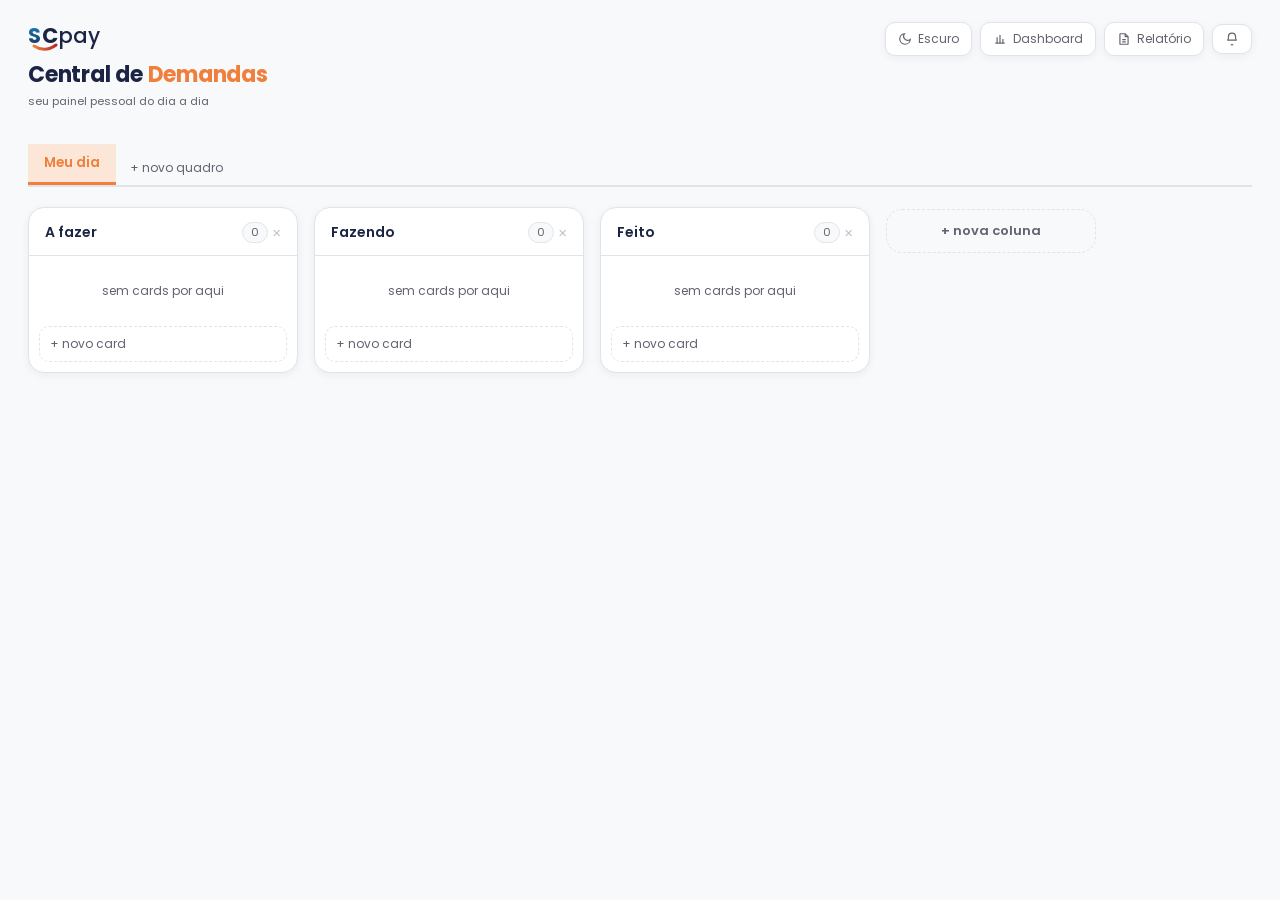
==== commit 003c95a1: "feat(central-de-demandas): adiciona tema escuro (dark mode) Adiciona alternância de tema claro/escur" ====
--- a/ferramentas/central-de-demandas/index.html
+++ b/ferramentas/central-de-demandas/index.html
@@ -23,6 +23,28 @@
     --red-bg:#F8E3E1;
     --shadow: 0 2px 8px rgba(28,36,69,0.06);
   }
+  :root[data-theme="dark"]{
+    color-scheme:dark;
+    --ink:#E7E9F2;
+    --ink-soft:#A0A3B4;
+    --ink-soft-light:#7C8091;
+    --slate:#0E0F16;
+    --paper:#12141C;
+    --paper-raised:#1B1E28;
+    --line:#2C303C;
+    --amber:#F58C4E;
+    --amber-light:#F29258;
+    --amber-bg:rgba(240,127,60,0.16);
+    --teal:#2FD3BB;
+    --teal-bg:rgba(34,197,173,0.16);
+    --red:#E4675F;
+    --red-bg:rgba(192,70,63,0.22);
+    --shadow: 0 2px 10px rgba(0,0,0,0.45);
+  }
+  /* Ajustes pontuais de contraste no tema escuro (badges/cores fixas) */
+  :root[data-theme="dark"] .badge.assignee{background:#2E3350; color:var(--ink);}
+  :root[data-theme="dark"] .badge.due-ok{color:#4FD8C4;}
+  :root[data-theme="dark"] .icon-btn.active-mode{background:var(--amber); color:#12141C; border-color:var(--amber);}
   *{box-sizing:border-box;}
   body{
     margin:0;
@@ -438,6 +460,7 @@
         <div class="save-status" id="saveStatus"></div>
       </div>
       <div class="header-actions">
+        <button class="icon-btn" id="themeToggle" title="Alternar tema claro/escuro" aria-label="Alternar tema claro/escuro"></button>
         <button class="icon-btn" id="dashToggle">
           <svg viewBox="0 0 24 24" fill="none" stroke="currentColor" stroke-width="2"><path d="M4 19h16M7 19V9M12 19V5M17 19v-7"/></svg>
           Dashboard
@@ -468,11 +491,43 @@
 
 <script>
 const STORAGE_KEY = 'kanban-state';
+const THEME_KEY = 'kanban-theme';
 let state = null;
 let activeCardRef = null; // {boardId, colId, cardId}
 let viewMode = 'board'; // 'board' | 'dashboard'
 
 function uid(){ return Math.random().toString(36).slice(2,10); }
+
+// ---- Theme (claro / escuro) ----
+const SUN_ICON = '<svg viewBox="0 0 24 24" fill="none" stroke="currentColor" stroke-width="2"><circle cx="12" cy="12" r="4"/><path d="M12 2v2M12 20v2M4.9 4.9l1.4 1.4M17.7 17.7l1.4 1.4M2 12h2M20 12h2M4.9 19.1l1.4-1.4M17.7 6.3l1.4-1.4"/></svg>';
+const MOON_ICON = '<svg viewBox="0 0 24 24" fill="none" stroke="currentColor" stroke-width="2"><path d="M21 12.8A9 9 0 1 1 11.2 3a7 7 0 0 0 9.8 9.8Z"/></svg>';
+
+function initTheme(){
+  let theme;
+  try{ theme = localStorage.getItem(THEME_KEY); }catch(e){ theme = null; }
+  if(theme !== 'dark' && theme !== 'light'){
+    theme = (window.matchMedia && window.matchMedia('(prefers-color-scheme: dark)').matches) ? 'dark' : 'light';
+  }
+  applyTheme(theme);
+}
+
+function applyTheme(theme){
+  document.documentElement.setAttribute('data-theme', theme);
+  const btn = document.getElementById('themeToggle');
+  if(btn){
+    const dark = theme === 'dark';
+    btn.innerHTML = (dark ? SUN_ICON : MOON_ICON) + (dark ? 'Claro' : 'Escuro');
+  }
+}
+
+function toggleTheme(){
+  const next = document.documentElement.getAttribute('data-theme') === 'dark' ? 'light' : 'dark';
+  applyTheme(next);
+  try{ localStorage.setItem(THEME_KEY, next); }catch(e){ /* modo privado: tema não persiste, mas segue funcionando */ }
+}
+
+document.getElementById('themeToggle').addEventListener('click', toggleTheme);
+initTheme();
 
 const EFFORT_OPTIONS = [
   {value:'', label:'—'},
